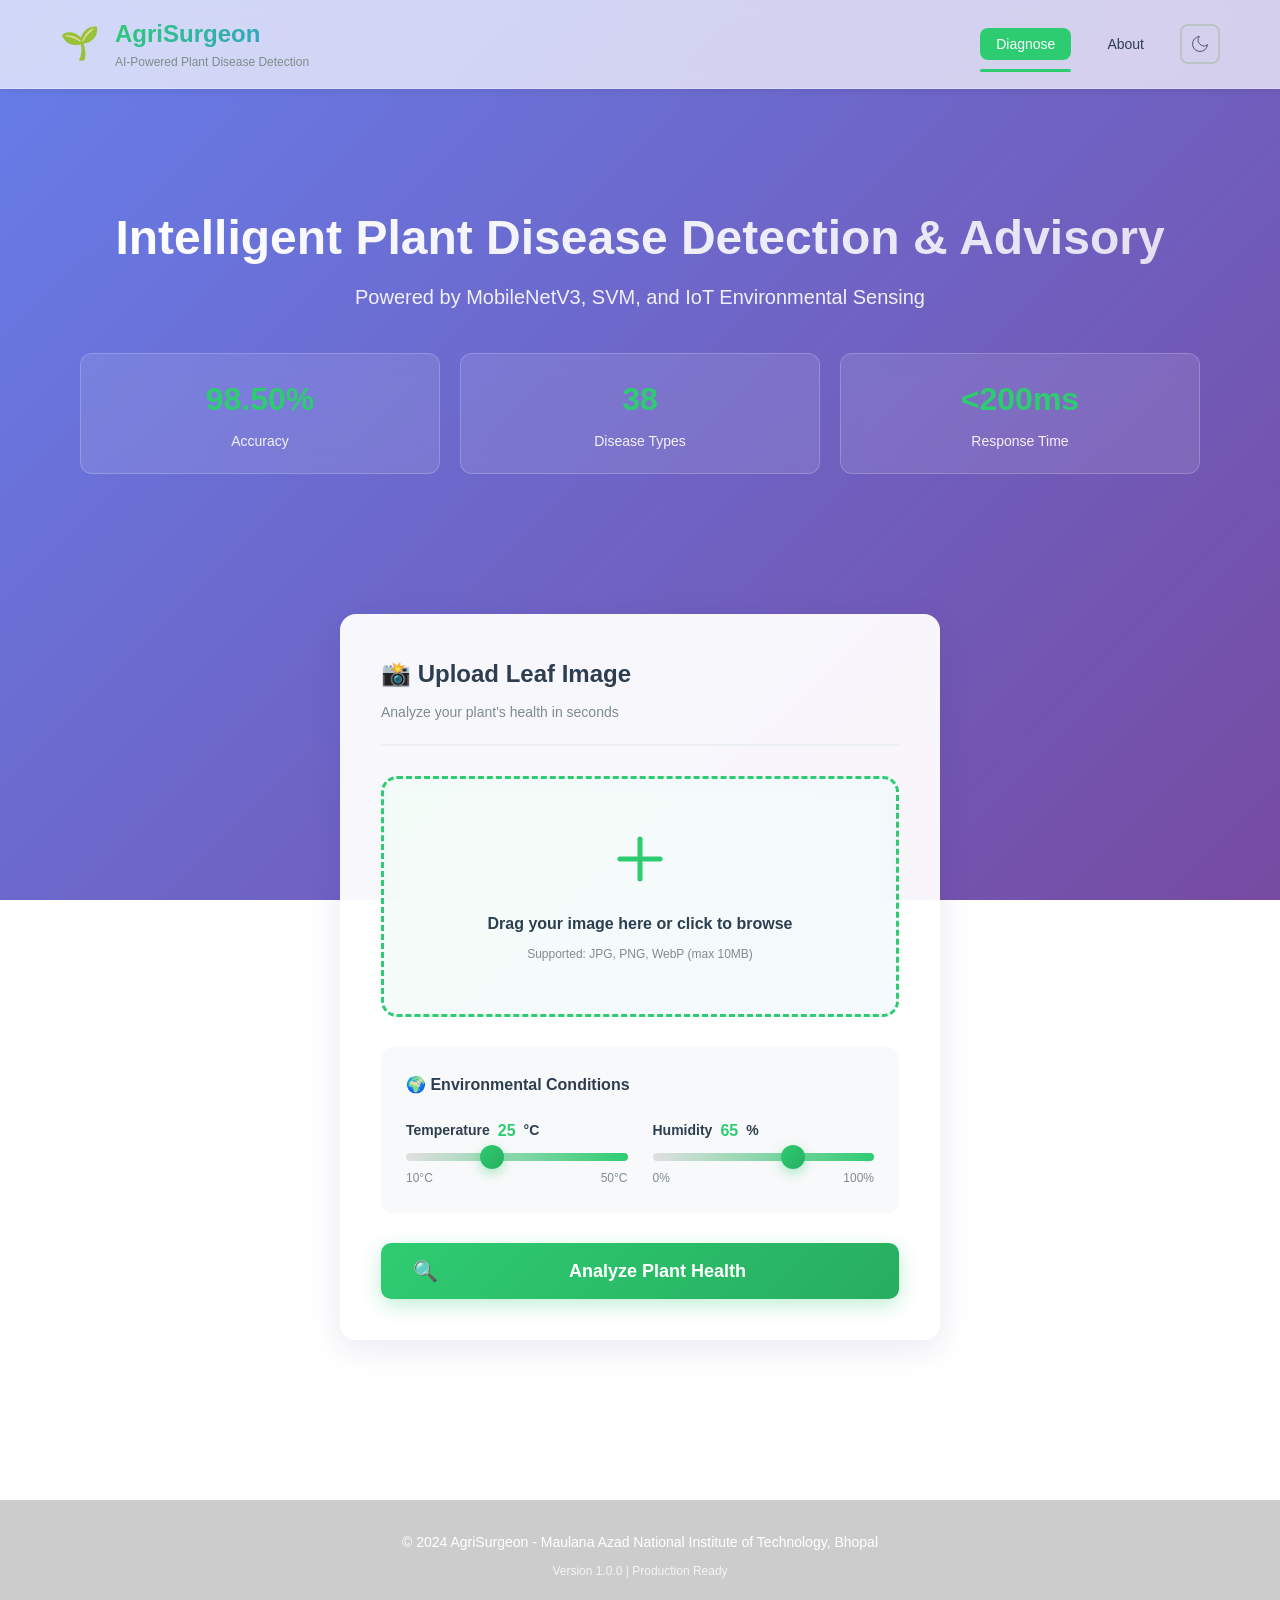
==== frontend/index.html @ e0f56896 "Create modern HTML index page" ====
<!DOCTYPE html>
<html lang="en">
<head>
    <meta charset="UTF-8">
    <meta name="viewport" content="width=device-width, initial-scale=1.0">
    <meta name="description" content="AgriSurgeon - AI-Powered Plant Disease Detection with IoT Integration">
    <meta name="theme-color" content="#2ecc71">
    <title>AgriSurgeon | Plant Disease Detection</title>
    <link rel="stylesheet" href="css/style.css">
    <link rel="stylesheet" href="css/glassmorphism.css">
</head>
<body>
    <!-- Navigation Bar -->
    <nav class="navbar">
        <div class="navbar-container">
            <div class="navbar-content">
                <div class="logo-section">
                    <span class="logo-icon">🌱</span>
                    <div class="logo-text">
                        <h1 class="logo">AgriSurgeon</h1>
                        <p class="tagline">AI-Powered Plant Disease Detection</p>
                    </div>
                </div>
                <div class="nav-links">
                    <button class="nav-btn active" data-section="upload">Diagnose</button>
                    <button class="nav-btn" data-section="about">About</button>
                    <button class="theme-toggle" id="themeToggle" title="Toggle dark mode">
                        <svg viewBox="0 0 24 24" fill="none" stroke="currentColor">
                            <path d="M21 12.79A9 9 0 1 1 11.21 3 7 7 0 0 0 21 12.79z"/>
                        </svg>
                    </button>
                </div>
            </div>
        </div>
    </nav>

    <!-- Main Container -->
    <main class="main-container">
        <!-- Hero Section -->
        <section class="hero-section">
            <div class="hero-content">
                <h2 class="hero-title">Intelligent Plant Disease Detection & Advisory</h2>
                <p class="hero-subtitle">Powered by MobileNetV3, SVM, and IoT Environmental Sensing</p>
                <div class="hero-stats">
                    <div class="stat">
                        <span class="stat-value">98.50%</span>
                        <span class="stat-label">Accuracy</span>
                    </div>
                    <div class="stat">
                        <span class="stat-value">38</span>
                        <span class="stat-label">Disease Types</span>
                    </div>
                    <div class="stat">
                        <span class="stat-value">&lt;200ms</span>
                        <span class="stat-label">Response Time</span>
                    </div>
                </div>
            </div>
        </section>

        <!-- Upload Section -->
        <section class="section upload-section" id="upload">
            <div class="section-container">
                <div class="glass-card upload-card">
                    <div class="card-header">
                        <h3 class="card-title">📸 Upload Leaf Image</h3>
                        <p class="card-subtitle">Analyze your plant's health in seconds</p>
                    </div>

                    <!-- Image Upload Area -->
                    <div class="image-upload-wrapper">
                        <div class="image-upload-area glass-effect" id="dropZone">
                            <div class="upload-content">
                                <svg class="upload-icon" viewBox="0 0 24 24" fill="none" stroke="currentColor">
                                    <path stroke-linecap="round" stroke-linejoin="round" stroke-width="2" d="M12 4v16m8-8H4"/>
                                </svg>
                                <p class="upload-text">Drag your image here or click to browse</p>
                                <p class="upload-hint">Supported: JPG, PNG, WebP (max 10MB)</p>
                            </div>
                            <input type="file" id="imageInput" accept="image/*" hidden aria-label="Upload plant image">
                        </div>
                        <div class="image-preview" id="imagePreview" style="display: none;">
                            <img id="previewImage" src="" alt="Preview">
                            <button class="clear-preview" id="clearPreview" type="button">✕</button>
                        </div>
                    </div>

                    <!-- Environmental Controls -->
                    <div class="environmental-section">
                        <div class="section-title">🌍 Environmental Conditions</div>
                        <div class="controls-grid">
                            <div class="control-group">
                                <label for="temperature" class="control-label">
                                    <span class="label-text">Temperature</span>
                                    <span class="label-value" id="tempValue">25</span>°C
                                </label>
                                <input 
                                    type="range" 
                                    id="temperature" 
                                    class="slider" 
                                    min="10" 
                                    max="50" 
                                    value="25" 
                                    step="0.5"
                                    aria-label="Temperature slider"
                                >
                                <div class="slider-labels">
                                    <span>10°C</span>
                                    <span>50°C</span>
                                </div>
                            </div>

                            <div class="control-group">
                                <label for="humidity" class="control-label">
                                    <span class="label-text">Humidity</span>
                                    <span class="label-value" id="humidityValue">65</span>%
                                </label>
                                <input 
                                    type="range" 
                                    id="humidity" 
                                    class="slider" 
                                    min="0" 
                                    max="100" 
                                    value="65" 
                                    step="1"
                                    aria-label="Humidity slider"
                                >
                                <div class="slider-labels">
                                    <span>0%</span>
                                    <span>100%</span>
                                </div>
                            </div>
                        </div>
                    </div>

                    <!-- Action Buttons -->
                    <div class="action-buttons">
                        <button id="predictBtn" class="btn btn-primary btn-lg" type="button">
                            <span class="btn-icon">🔍</span>
                            <span class="btn-text">Analyze Plant Health</span>
                            <span class="btn-loader spinner hidden" id="btnSpinner"></span>
                        </button>
                    </div>
                </div>
            </div>
        </section>

        <!-- Results Section -->
        <section class="section results-section" id="resultsSection" style="display: none;">
            <div class="section-container">
                <div class="glass-card results-card">
                    <div class="card-header">
                        <h3 class="card-title">📋 Diagnosis Results</h3>
                    </div>

                    <!-- Disease Information -->
                    <div class="results-grid">
                        <div class="result-item glass-effect">
                            <div class="result-icon">🦠</div>
                            <div class="result-content">
                                <p class="result-label">Identified Disease</p>
                                <p class="disease-name" id="diseaseName">-</p>
                                <div class="confidence-bar">
                                    <div class="confidence-fill" id="confidenceFill"></div>
                                </div>
                                <p class="confidence-text" id="confidenceText">Confidence: -</p>
                            </div>
                        </div>

                        <div class="result-item glass-effect">
                            <div class="result-icon">🌡️</div>
                            <div class="result-content">
                                <p class="result-label">Environmental Context</p>
                                <p class="condition-text" id="conditionInfo">-</p>
                                <p class="risk-level" id="riskLevel">Risk Level: -</p>
                            </div>
                        </div>
                    </div>

                    <!-- Advisory Section -->
                    <div class="advisory-section">
                        <div class="section-title">📚 Treatment & Prevention Advisory</div>
                        
                        <div class="advisory-grid">
                            <div class="advisory-box">
                                <div class="advisory-header">
                                    <h4 class="advisory-title">🔬 Disease Cause</h4>
                                    <span class="pathogen-type" id="pathogenType">-</span>
                                </div>
                                <p class="advisory-content" id="cause">-</p>
                            </div>

                            <div class="advisory-box">
                                <div class="advisory-header">
                                    <h4 class="advisory-title">💊 Treatment</h4>
                                    <span class="advisory-urgency" id="urgency">-</span>
                                </div>
                                <p class="advisory-content" id="cure">-</p>
                            </div>

                            <div class="advisory-box">
                                <div class="advisory-header">
                                    <h4 class="advisory-title">🛡️ Prevention</h4>
                                </div>
                                <p class="advisory-content" id="prevention">-</p>
                            </div>
                        </div>
                    </div>

                    <!-- Action Buttons -->
                    <div class="action-buttons result-actions">
                        <button id="clearBtn" class="btn btn-secondary" type="button">
                            <span class="btn-text">Analyze Another Image</span>
                        </button>
                        <button id="downloadBtn" class="btn btn-outline" type="button">
                            <span class="btn-text">Download Report</span>
                        </button>
                    </div>
                </div>
            </div>
        </section>

        <!-- About Section -->
        <section class="section about-section" id="about" style="display: none;">
            <div class="section-container">
                <div class="about-grid">
                    <div class="glass-card about-card">
                        <h3 class="card-title">🎯 About AgriSurgeon</h3>
                        <p class="about-text">
                            AgriSurgeon leverages cutting-edge artificial intelligence to revolutionize plant disease detection. 
                            Our hybrid multimodal approach combines deep learning visual analysis with real-time IoT environmental 
                            sensing to provide unprecedented accuracy in disease diagnosis and agricultural decision support.
                        </p>
                    </div>

                    <div class="glass-card about-card">
                        <h3 class="card-title">⚙️ Technology Stack</h3>
                        <div class="tech-list">
                            <div class="tech-item">
                                <span class="tech-badge">MobileNetV3</span>
                                <span class="tech-desc">Efficient visual feature extraction (5.4M parameters)</span>
                            </div>
                            <div class="tech-item">
                                <span class="tech-badge">Linear SVM</span>
                                <span class="tech-desc">Interpretable multimodal classification</span>
                            </div>
                            <div class="tech-item">
                                <span class="tech-badge">IoT Sensors</span>
                                <span class="tech-desc">Real-time environmental context integration</span>
                            </div>
                            <div class="tech-item">
                                <span class="tech-badge">FastAPI</span>
                                <span class="tech-desc">High-performance backend framework</span>
                            </div>
                        </div>
                    </div>

                    <div class="glass-card about-card">
                        <h3 class="card-title">📊 Disease Coverage</h3>
                        <p class="about-text">
                            38 disease categories spanning:
                        </p>
                        <ul class="disease-list">
                            <li>🍎 Apple (Scab, Rust, Healthy)</li>
                            <li>🍅 Tomato (Multiple pathogens)</li>
                            <li>🥔 Potato (Late Blight, Early Blight)</li>
                            <li>🍇 Grape (Black Rot, Leaf Blight)</li>
                            <li>+ 10 more plant species</li>
                        </ul>
                    </div>

                    <div class="glass-card about-card">
                        <h3 class="card-title">🔍 Performance Metrics</h3>
                        <div class="metrics-grid">
                            <div class="metric">
                                <span class="metric-value">98.50%</span>
                                <span class="metric-label">Accuracy</span>
                            </div>
                            <div class="metric">
                                <span class="metric-value">200ms</span>
                                <span class="metric-label">Latency</span>
                            </div>
                            <div class="metric">
                                <span class="metric-value">45MB</span>
                                <span class="metric-label">Model Size</span>
                            </div>
                            <div class="metric">
                                <span class="metric-value">5.4M</span>
                                <span class="metric-label">Parameters</span>
                            </div>
                        </div>
                    </div>
                </div>
            </div>
        </section>

        <!-- Error/Status Messages -->
        <div id="notification" class="notification" style="display: none;"></div>
    </main>

    <!-- Footer -->
    <footer class="footer">
        <div class="footer-content">
            <p class="footer-text">&copy; 2024 AgriSurgeon - Maulana Azad National Institute of Technology, Bhopal</p>
            <p class="footer-version">Version 1.0.0 | Production Ready</p>
        </div>
    </footer>

    <!-- Scripts -->
    <script src="js/api-client.js"></script>
    <script src="js/app.js"></script>
</body>
</html>
---- frontend/css/style.css ----
:root {
    --primary: #2ecc71;
    --primary-dark: #27ae60;
    --secondary: #3498db;
    --danger: #e74c3c;
    --warning: #f39c12;
    --success: #27ae60;
    --text-primary: #2c3e50;
    --text-secondary: #7f8c8d;
    --bg-light: #ecf0f1;
    --bg-lighter: #f8f9fa;
    --bg-dark: #34495e;
    --border: #bdc3c7;
    --card-bg: rgba(255, 255, 255, 0.95);
    --shadow: 0 8px 32px 0 rgba(31, 38, 135, 0.1);
    --shadow-sm: 0 2px 8px rgba(0, 0, 0, 0.08);
    --shadow-lg: 0 12px 48px rgba(0, 0, 0, 0.15);
}

[data-theme="dark"] {
    --text-primary: #ecf0f1;
    --text-secondary: #bdc3c7;
    --bg-light: #2c3e50;
    --bg-lighter: #34495e;
    --bg-dark: #1a252f;
    --border: #4a5f7f;
    --card-bg: rgba(52, 73, 94, 0.9);
}

/* Global Styles */
* {
    margin: 0;
    padding: 0;
    box-sizing: border-box;
}

html {
    scroll-behavior: smooth;
}

body {
    font-family: 'Segoe UI', 'Roboto', 'Helvetica', 'Arial', sans-serif;
    background: linear-gradient(135deg, #667eea 0%, #764ba2 100%);
    color: var(--text-primary);
    line-height: 1.6;
    background-attachment: fixed;
    min-height: 100vh;
}

[data-theme="dark"] body {
    background: linear-gradient(135deg, #1a1a2e 0%, #16213e 100%);
}

/* Scrollbar */
::-webkit-scrollbar {
    width: 10px;
}

::-webkit-scrollbar-track {
    background: var(--bg-lighter);
}

::-webkit-scrollbar-thumb {
    background: var(--primary);
    border-radius: 5px;
}

::-webkit-scrollbar-thumb:hover {
    background: var(--primary-dark);
}

/* Navigation Bar */
.navbar {
    backdrop-filter: blur(10px);
    background: rgba(255, 255, 255, 0.7);
    box-shadow: var(--shadow-sm);
    position: sticky;
    top: 0;
    z-index: 1000;
    border-bottom: 1px solid rgba(255, 255, 255, 0.2);
}

[data-theme="dark"] .navbar {
    background: rgba(26, 35, 48, 0.9);
}

.navbar-container {
    max-width: 1200px;
    margin: 0 auto;
    padding: 0 20px;
}

.navbar-content {
    display: flex;
    justify-content: space-between;
    align-items: center;
    padding: 15px 0;
}

.logo-section {
    display: flex;
    align-items: center;
    gap: 15px;
    cursor: pointer;
    transition: transform 0.3s ease;
}

.logo-section:hover {
    transform: translateY(-2px);
}

.logo-icon {
    font-size: 32px;
    animation: float 3s ease-in-out infinite;
}

@keyframes float {
    0%, 100% { transform: translateY(0px); }
    50% { transform: translateY(-10px); }
}

.logo-text {
    display: flex;
    flex-direction: column;
}

.logo {
    font-size: 24px;
    font-weight: 700;
    background: linear-gradient(135deg, var(--primary), var(--secondary));
    -webkit-background-clip: text;
    -webkit-text-fill-color: transparent;
    background-clip: text;
    margin: 0;
}

.tagline {
    font-size: 12px;
    color: var(--text-secondary);
    margin: 0;
}

.nav-links {
    display: flex;
    gap: 20px;
    align-items: center;
}

.nav-btn {
    background: transparent;
    border: none;
    color: var(--text-primary);
    cursor: pointer;
    font-size: 14px;
    font-weight: 500;
    padding: 8px 16px;
    border-radius: 8px;
    transition: all 0.3s ease;
    position: relative;
}

.nav-btn:hover,
.nav-btn.active {
    background: var(--primary);
    color: white;
}

.nav-btn.active::after {
    content: '';
    position: absolute;
    bottom: -12px;
    left: 0;
    right: 0;
    height: 3px;
    background: var(--primary);
    border-radius: 2px;
}

.theme-toggle {
    background: transparent;
    border: 2px solid var(--border);
    color: var(--text-primary);
    width: 40px;
    height: 40px;
    border-radius: 8px;
    cursor: pointer;
    display: flex;
    align-items: center;
    justify-content: center;
    transition: all 0.3s ease;
}

.theme-toggle:hover {
    border-color: var(--primary);
    color: var(--primary);
    transform: rotate(20deg);
}

.theme-toggle svg {
    width: 20px;
    height: 20px;
}

/* Main Container */
.main-container {
    max-width: 1200px;
    margin: 0 auto;
    padding: 40px 20px;
    min-height: calc(100vh - 80px);
}

/* Sections */
.section {
    margin-bottom: 60px;
    animation: slideUp 0.6s ease-out;
}

@keyframes slideUp {
    from {
        opacity: 0;
        transform: translateY(30px);
    }
    to {
        opacity: 1;
        transform: translateY(0);
    }
}

.section-container {
    max-width: 900px;
    margin: 0 auto;
}

.section-title {
    font-size: 16px;
    font-weight: 600;
    color: var(--text-primary);
    margin-bottom: 20px;
    display: flex;
    align-items: center;
    gap: 8px;
}

/* Hero Section */
.hero-section {
    text-align: center;
    padding: 80px 20px;
    margin-bottom: 60px;
}

.hero-content {
    animation: zoomIn 0.8s ease-out;
}

@keyframes zoomIn {
    from {
        opacity: 0;
        transform: scale(0.95);
    }
    to {
        opacity: 1;
        transform: scale(1);
    }
}

.hero-title {
    font-size: 48px;
    font-weight: 700;
    background: linear-gradient(135deg, #fff 0%, rgba(255, 255, 255, 0.8) 100%);
    -webkit-background-clip: text;
    -webkit-text-fill-color: transparent;
    background-clip: text;
    margin-bottom: 15px;
    line-height: 1.2;
}

.hero-subtitle {
    font-size: 20px;
    color: rgba(255, 255, 255, 0.9);
    margin-bottom: 40px;
}

.hero-stats {
    display: grid;
    grid-template-columns: repeat(auto-fit, minmax(150px, 1fr));
    gap: 20px;
    margin-top: 30px;
}

.stat {
    glass-card: var(--card-bg);
    padding: 20px;
    border-radius: 12px;
    backdrop-filter: blur(10px);
    background: rgba(255, 255, 255, 0.1);
    border: 1px solid rgba(255, 255, 255, 0.2);
    transition: all 0.3s ease;
}

.stat:hover {
    transform: translateY(-5px);
    background: rgba(255, 255, 255, 0.15);
}

.stat-value {
    display: block;
    font-size: 32px;
    font-weight: 700;
    color: var(--primary);
    margin-bottom: 5px;
}

.stat-label {
    display: block;
    font-size: 14px;
    color: rgba(255, 255, 255, 0.9);
    font-weight: 500;
}

/* Glass Card */
.glass-card {
    background: var(--card-bg);
    border-radius: 16px;
    padding: 40px;
    backdrop-filter: blur(10px);
    border: 1px solid rgba(255, 255, 255, 0.2);
    box-shadow: var(--shadow);
    transition: all 0.3s ease;
    margin-bottom: 20px;
}

.glass-card:hover {
    transform: translateY(-5px);
    box-shadow: var(--shadow-lg);
}

.glass-effect {
    background: rgba(255, 255, 255, 0.1);
    border: 1px solid rgba(255, 255, 255, 0.2);
    backdrop-filter: blur(10px);
}

[data-theme="dark"] .glass-card {
    background: rgba(52, 73, 94, 0.7);
}

.card-header {
    margin-bottom: 30px;
    padding-bottom: 20px;
    border-bottom: 2px solid var(--bg-light);
}

.card-title {
    font-size: 24px;
    font-weight: 700;
    color: var(--text-primary);
    margin: 0;
    display: flex;
    align-items: center;
    gap: 10px;
}

.card-subtitle {
    font-size: 14px;
    color: var(--text-secondary);
    margin: 8px 0 0 0;
}

/* Upload Section */
.upload-section {
    animation: slideUp 0.6s ease-out 0.2s both;
}

.upload-card {
    max-width: 600px;
    margin: 0 auto;
}

.image-upload-wrapper {
    margin-bottom: 30px;
}

.image-upload-area {
    border: 3px dashed var(--primary);
    border-radius: 16px;
    padding: 50px 20px;
    text-align: center;
    cursor: pointer;
    transition: all 0.3s ease;
    background: linear-gradient(135deg, rgba(46, 204, 113, 0.05), rgba(52, 152, 219, 0.05));
    position: relative;
    overflow: hidden;
}

.image-upload-area::before {
    content: '';
    position: absolute;
    top: 0;
    left: 0;
    right: 0;
    bottom: 0;
    background: radial-gradient(circle, rgba(46, 204, 113, 0.1), transparent);
    opacity: 0;
    transition: opacity 0.3s ease;
}

.image-upload-area:hover {
    border-color: var(--primary-dark);
    background: linear-gradient(135deg, rgba(46, 204, 113, 0.1), rgba(52, 152, 219, 0.1));
    transform: scale(1.02);
}

.image-upload-area:hover::before {
    opacity: 1;
}

.upload-content {
    position: relative;
    z-index: 1;
}

.upload-icon {
    width: 60px;
    height: 60px;
    stroke: var(--primary);
    margin-bottom: 15px;
    animation: bounce 2s ease-in-out infinite;
}

@keyframes bounce {
    0%, 100% { transform: translateY(0); }
    50% { transform: translateY(-10px); }
}

.upload-text {
    font-size: 16px;
    font-weight: 600;
    color: var(--text-primary);
    margin: 0;
}

.upload-hint {
    font-size: 12px;
    color: var(--text-secondary);
    margin-top: 8px;
}

.image-preview {
    position: relative;
    border-radius: 12px;
    overflow: hidden;
    background: var(--bg-light);
    border: 2px solid var(--primary);
    max-height: 300px;
    margin-bottom: 20px;
}

.image-preview img {
    width: 100%;
    height: 100%;
    object-fit: cover;
    display: block;
}

.clear-preview {
    position: absolute;
    top: 10px;
    right: 10px;
    width: 36px;
    height: 36px;
    border-radius: 50%;
    background: rgba(0, 0, 0, 0.5);
    color: white;
    border: none;
    cursor: pointer;
    font-size: 20px;
    display: flex;
    align-items: center;
    justify-content: center;
    transition: all 0.3s ease;
    z-index: 10;
}

.clear-preview:hover {
    background: rgba(0, 0, 0, 0.8);
    transform: scale(1.1);
}

/* Environmental Section */
.environmental-section {
    background: var(--bg-lighter);
    padding: 25px;
    border-radius: 12px;
    margin-bottom: 30px;
}

[data-theme="dark"] .environmental-section {
    background: rgba(255, 255, 255, 0.05);
}

.controls-grid {
    display: grid;
    grid-template-columns: 1fr 1fr;
    gap: 25px;
}

.control-group {
    display: flex;
    flex-direction: column;
}

.control-label {
    display: flex;
    align-items: center;
    gap: 8px;
    margin-bottom: 10px;
    font-weight: 600;
    color: var(--text-primary);
    font-size: 14px;
}

.label-text {
    display: flex;
    align-items: center;
    gap: 5px;
}

.label-value {
    font-weight: 700;
    color: var(--primary);
    font-size: 16px;
}

.slider {
    width: 100%;
    height: 8px;
    border-radius: 5px;
    background: linear-gradient(to right, #e0e0e0, var(--primary));
    outline: none;
    -webkit-appearance: none;
    appearance: none;
    cursor: pointer;
}

.slider::-webkit-slider-thumb {
    -webkit-appearance: none;
    appearance: none;
    width: 24px;
    height: 24px;
    border-radius: 50%;
    background: linear-gradient(135deg, var(--primary), var(--primary-dark));
    cursor: pointer;
    transition: all 0.3s ease;
    box-shadow: 0 4px 12px rgba(46, 204, 113, 0.4);
}

.slider::-webkit-slider-thumb:hover {
    transform: scale(1.2);
    box-shadow: 0 6px 20px rgba(46, 204, 113, 0.6);
}

.slider::-moz-range-thumb {
    width: 24px;
    height: 24px;
    border-radius: 50%;
    background: linear-gradient(135deg, var(--primary), var(--primary-dark));
    cursor: pointer;
    border: none;
    transition: all 0.3s ease;
    box-shadow: 0 4px 12px rgba(46, 204, 113, 0.4);
}

.slider::-moz-range-thumb:hover {
    transform: scale(1.2);
    box-shadow: 0 6px 20px rgba(46, 204, 113, 0.6);
}

.slider-labels {
    display: flex;
    justify-content: space-between;
    font-size: 12px;
    color: var(--text-secondary);
    margin-top: 8px;
}

/* Buttons */
.action-buttons {
    display: grid;
    grid-template-columns: 1fr;
    gap: 15px;
    margin-top: 30px;
}

.btn {
    padding: 14px 28px;
    border: none;
    border-radius: 10px;
    font-size: 16px;
    font-weight: 600;
    cursor: pointer;
    transition: all 0.3s ease;
    display: flex;
    align-items: center;
    justify-content: center;
    gap: 10px;
    text-decoration: none;
    min-height: 50px;
}

.btn-primary {
    background: linear-gradient(135deg, var(--primary), var(--primary-dark));
    color: white;
    box-shadow: 0 6px 20px rgba(46, 204, 113, 0.3);
}

.btn-primary:hover {
    transform: translateY(-3px);
    box-shadow: 0 10px 30px rgba(46, 204, 113, 0.5);
}

.btn-primary:active {
    transform: translateY(-1px);
}

.btn-secondary {
    background: var(--bg-light);
    color: var(--text-primary);
    border: 2px solid var(--border);
}

.btn-secondary:hover {
    background: var(--primary);
    color: white;
    border-color: var(--primary);
    transform: translateY(-2px);
}

.btn-outline {
    background: transparent;
    color: var(--primary);
    border: 2px solid var(--primary);
}

.btn-outline:hover {
    background: var(--primary);
    color: white;
    transform: translateY(-2px);
}

.btn-lg {
    min-height: 56px;
    font-size: 18px;
    padding: 16px 32px;
}

.btn-icon {
    font-size: 20px;
}

.btn-text {
    flex: 1;
}

.btn-loader {
    width: 16px;
    height: 16px;
}

.btn:disabled {
    opacity: 0.6;
    cursor: not-allowed;
}

.result-actions {
    grid-template-columns: 1fr 1fr;
    margin-top: 25px;
    padding-top: 25px;
    border-top: 2px solid var(--bg-light);
}

/* Spinner */
.spinner {
    display: inline-block;
    width: 16px;
    height: 16px;
    border: 3px solid rgba(255, 255, 255, 0.3);
    border-radius: 50%;
    border-top-color: white;
    animation: spin 0.8s linear infinite;
}

@keyframes spin {
    to { transform: rotate(360deg); }
}

.spinner.hidden {
    display: none;
}

/* Results Section */
.results-section {
    animation: slideUp 0.6s ease-out 0.2s both;
}

.results-card {
    max-width: 900px;
    margin: 0 auto;
}

.results-grid {
    display: grid;
    grid-template-columns: repeat(auto-fit, minmax(200px, 1fr));
    gap: 20px;
    margin-bottom: 30px;
}

.result-item {
    padding: 25px;
    border-radius: 12px;
    display: flex;
    align-items: flex-start;
    gap: 15px;
    transition: all 0.3s ease;
}

.result-item:hover {
    transform: translateY(-3px);
}

.result-icon {
    font-size: 36px;
    flex-shrink: 0;
}

.result-content {
    flex: 1;
}

.result-label {
    font-size: 12px;
    color: var(--text-secondary);
    margin: 0;
    font-weight: 600;
    text-transform: uppercase;
    letter-spacing: 0.5px;
}

.disease-name {
    font-size: 24px;
    font-weight: 700;
    color: var(--primary);
    margin: 8px 0;
}

.confidence-bar {
    width: 100%;
    height: 6px;
    background: var(--bg-light);
    border-radius: 3px;
    overflow: hidden;
    margin: 10px 0;
}

.confidence-fill {
    height: 100%;
    background: linear-gradient(90deg, var(--primary), var(--primary-dark));
    border-radius: 3px;
    transition: width 0.8s ease-out;
}

.confidence-text {
    font-size: 13px;
    color: var(--text-secondary);
    margin: 0;
}

.condition-text {
    font-size: 14px;
    color: var(--text-primary);
    margin: 8px 0;
    font-weight: 500;
}

.risk-level {
    font-size: 12px;
    font-weight: 600;
    margin: 8px 0 0 0;
    padding: 6px 12px;
    border-radius: 20px;
    display: inline-block;
}

.risk-level.high {
    background: rgba(231, 76, 60, 0.1);
    color: #e74c3c;
}

.risk-level.medium {
    background: rgba(243, 156, 18, 0.1);
    color: #f39c12;
}

.risk-level.low {
    background: rgba(46, 204, 113, 0.1);
    color: #27ae60;
}

/* Advisory Section */
.advisory-section {
    margin-bottom: 30px;
}

.advisory-grid {
    display: grid;
    grid-template-columns: repeat(auto-fit, minmax(250px, 1fr));
    gap: 20px;
}

.advisory-box {
    background: var(--bg-lighter);
    padding: 25px;
    border-radius: 12px;
    border-left: 4px solid var(--primary);
    transition: all 0.3s ease;
}

[data-theme="dark"] .advisory-box {
    background: rgba(255, 255, 255, 0.05);
}

.advisory-box:hover {
    transform: translateX(5px);
    box-shadow: var(--shadow-sm);
}

.advisory-header {
    display: flex;
    align-items: center;
    justify-content: space-between;
    margin-bottom: 12px;
}

.advisory-title {
    font-size: 16px;
    font-weight: 700;
    color: var(--text-primary);
    margin: 0;
}

.pathogen-type,
.advisory-urgency {
    font-size: 11px;
    font-weight: 600;
    text-transform: uppercase;
    letter-spacing: 0.5px;
    padding: 4px 10px;
    border-radius: 12px;
    background: var(--primary);
    color: white;
}

.advisory-content {
    font-size: 14px;
    color: var(--text-primary);
    line-height: 1.6;
    margin: 0;
}

/* About Section */
.about-grid {
    display: grid;
    grid-template-columns: repeat(auto-fit, minmax(300px, 1fr));
    gap: 25px;
}

.about-card {
    animation: slideUp 0.6s ease-out both;
}

.about-card:nth-child(2) {
    animation-delay: 0.1s;
}

.about-card:nth-child(3) {
    animation-delay: 0.2s;
}

.about-card:nth-child(4) {
    animation-delay: 0.3s;
}

.about-text {
    color: var(--text-primary);
    line-height: 1.8;
    margin: 0;
}

.tech-list {
    display: flex;
    flex-direction: column;
    gap: 15px;
}

.tech-item {
    display: flex;
    align-items: flex-start;
    gap: 12px;
}

.tech-badge {
    background: linear-gradient(135deg, var(--primary), var(--primary-dark));
    color: white;
    padding: 6px 12px;
    border-radius: 20px;
    font-size: 12px;
    font-weight: 600;
    white-space: nowrap;
    flex-shrink: 0;
}

.tech-desc {
    font-size: 14px;
    color: var(--text-secondary);
    line-height: 1.6;
}

.disease-list {
    list-style: none;
    padding: 0;
    margin: 15px 0 0 0;
}

.disease-list li {
    font-size: 14px;
    color: var(--text-primary);
    padding: 8px 0;
    display: flex;
    align-items: center;
    gap: 10px;
}

.disease-list li::before {
    content: '✓';
    color: var(--primary);
    font-weight: bold;
    font-size: 16px;
}

.metrics-grid {
    display: grid;
    grid-template-columns: repeat(2, 1fr);
    gap: 15px;
    margin-top: 15px;
}

.metric {
    display: flex;
    flex-direction: column;
    align-items: center;
    padding: 15px;
    background: linear-gradient(135deg, rgba(46, 204, 113, 0.1), rgba(52, 152, 219, 0.1));
    border-radius: 10px;
    border: 1px solid rgba(46, 204, 113, 0.2);
}

.metric-value {
    font-size: 22px;
    font-weight: 700;
    color: var(--primary);
}

.metric-label {
    font-size: 12px;
    color: var(--text-secondary);
    margin-top: 5px;
}

/* Notification */
.notification {
    position: fixed;
    top: 100px;
    right: 20px;
    padding: 16px 24px;
    border-radius: 10px;
    background: white;
    box-shadow: var(--shadow-lg);
    z-index: 9999;
    max-width: 400px;
    animation: slideInRight 0.3s ease-out;
}

@keyframes slideInRight {
    from {
        opacity: 0;
        transform: translateX(400px);
    }
    to {
        opacity: 1;
        transform: translateX(0);
    }
}

.notification.error {
    background: #fee;
    color: #c33;
    border-left: 4px solid #e74c3c;
}

.notification.success {
    background: #efe;
    color: #3c3;
    border-left: 4px solid #27ae60;
}

.notification.info {
    background: #eef;
    color: #33c;
    border-left: 4px solid #3498db;
}

/* Footer */
.footer {
    background: rgba(0, 0, 0, 0.2);
    backdrop-filter: blur(10px);
    color: white;
    text-align: center;
    padding: 30px 20px;
    border-top: 1px solid rgba(255, 255, 255, 0.1);
    margin-top: 60px;
}

.footer-content {
    max-width: 1200px;
    margin: 0 auto;
}

.footer-text {
    margin: 0;
    font-size: 14px;
}

.footer-version {
    margin: 8px 0 0 0;
    font-size: 12px;
    opacity: 0.8;
}

/* Responsive Design */
@media (max-width: 768px) {
    .navbar-content {
        flex-wrap: wrap;
    }

    .nav-links {
        width: 100%;
        justify-content: center;
        margin-top: 10px;
    }

    .hero-title {
        font-size: 32px;
    }

    .hero-stats {
        grid-template-columns: 1fr;
    }

    .glass-card {
        padding: 25px;
    }

    .controls-grid {
        grid-template-columns: 1fr;
    }

    .result-actions {
        grid-template-columns: 1fr;
    }

    .advisory-grid {
        grid-template-columns: 1fr;
    }

    .metrics-grid {
        grid-template-columns: 1fr;
    }

    .about-grid {
        grid-template-columns: 1fr;
    }

    .upload-icon {
        width: 40px;
        height: 40px;
    }

    .btn {
        min-height: 48px;
        font-size: 15px;
    }

    .notification {
        right: 10px;
        left: 10px;
        max-width: none;
    }
}

@media (max-width: 480px) {
    .main-container {
        padding: 20px 15px;
    }

    .glass-card {
        padding: 20px;
        border-radius: 12px;
    }

    .card-header {
        margin-bottom: 20px;
    }

    .card-title {
        font-size: 18px;
    }

    .hero-section {
        padding: 40px 20px;
    }

    .hero-title {
        font-size: 24px;
    }

    .hero-subtitle {
        font-size: 16px;
    }

    .image-upload-area {
        padding: 30px 15px;
    }

    .upload-icon {
        width: 40px;
        height: 40px;
    }

    .upload-text {
        font-size: 14px;
    }

    .btn {
        min-height: 44px;
        font-size: 14px;
        padding: 12px 20px;
    }

    .results-grid {
        grid-template-columns: 1fr;
    }
}

/* Print Styles */
@media print {
    .navbar,
    .theme-toggle,
    .action-buttons,
    .footer {
        display: none;
    }

    .glass-card {
        box-shadow: none;
        border: 1px solid #ccc;
        page-break-inside: avoid;
    }

    body {
        background: white;
    }
}
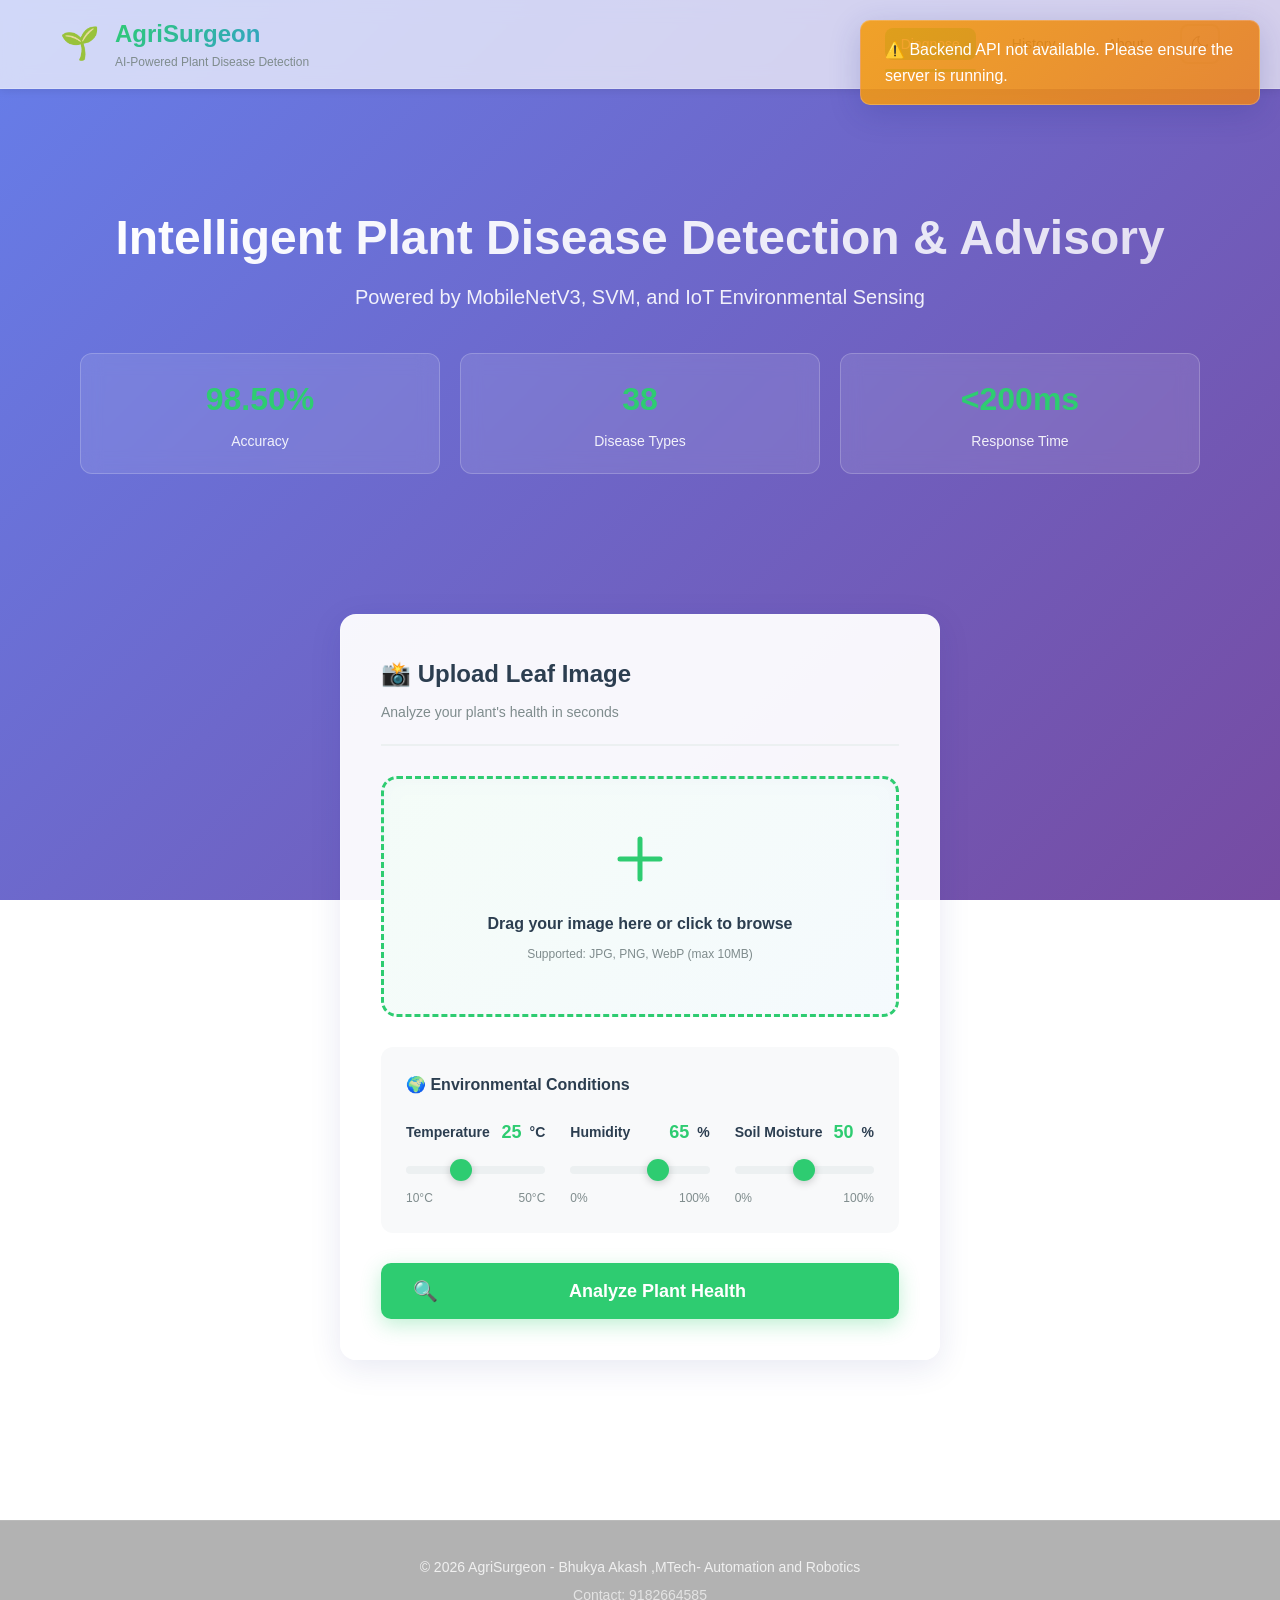
==== commit faedad37: "Implement history section for previous diagnoses Added a history section with controls and loading s" ====
--- a/frontend/index.html
+++ b/frontend/index.html
@@ -23,6 +23,7 @@
                 </div>
                 <div class="nav-links">
                     <button class="nav-btn active" data-section="upload">Diagnose</button>
+                    <button class="nav-btn" data-section="history">History</button>
                     <button class="nav-btn" data-section="about">About</button>
                     <button class="theme-toggle" id="themeToggle" title="Toggle dark mode">
                         <svg viewBox="0 0 24 24" fill="none" stroke="currentColor">
@@ -130,6 +131,29 @@
                                     <span>100%</span>
                                 </div>
                             </div>
+
+                            <div class="control-group">
+                                <label for="soilMoisture" class="control-label">
+                                    <span class="label-text">Soil Moisture</span>
+                                    <span class="label-value" id="soilValue">50</span>%
+                                </label>
+
+                                <input 
+                                    type="range" 
+                                    id="soilMoisture" 
+                                    class="slider" 
+                                    min="0" 
+                                    max="100" 
+                                    value="50" 
+                                    step="1"
+                                    aria-label="Soil moisture slider"
+                                >
+
+                                <div class="slider-labels">
+                                    <span>0%</span>
+                                    <span>100%</span>
+                                </div>
+                            </div>
                         </div>
                     </div>
 
@@ -173,6 +197,7 @@
                                 <p class="result-label">Environmental Context</p>
                                 <p class="condition-text" id="conditionInfo">-</p>
                                 <p class="risk-level" id="riskLevel">Risk Level: -</p>
+                                <p class="env-factor" id="envFactor">Environmental Influence: -</p>
                             </div>
                         </div>
                     </div>
@@ -215,6 +240,30 @@
                         <button id="downloadBtn" class="btn btn-outline" type="button">
                             <span class="btn-text">Download Report</span>
                         </button>
+                    </div>
+                </div>
+            </div>
+        </section>
+
+        <!-- History Section -->
+        <section class="section history-section" id="history" style="display: none;">
+            <div class="section-container">
+                <div class="glass-card history-card">
+                    <div class="card-header">
+                        <h3 class="card-title">📊 Prediction History</h3>
+                        <p class="card-subtitle">View all your previous plant disease diagnoses</p>
+                    </div>
+
+                    <!-- History Controls -->
+                    <div class="history-controls">
+                        <button id="clearHistoryBtn" class="btn btn-outline btn-sm" type="button">
+                            <span class="btn-text">Clear History</span>
+                        </button>
+                    </div>
+
+                    <!-- History Container -->
+                    <div id="historyContainer" class="history-container">
+                        <p class="empty-state">Loading history...</p>
                     </div>
                 </div>
             </div>
@@ -301,8 +350,8 @@
     <!-- Footer -->
     <footer class="footer">
         <div class="footer-content">
-            <p class="footer-text">&copy; 2024 AgriSurgeon - Maulana Azad National Institute of Technology, Bhopal</p>
-            <p class="footer-version">Version 1.0.0 | Production Ready</p>
+            <p class="footer-text">&copy; 2026 AgriSurgeon - Bhukya Akash ,MTech- Automation and Robotics</p>
+            <p class="footer-version">Contact: 9182664585</p>
         </div>
     </footer>
 
--- a/frontend/css/glassmorphism.css
+++ b/frontend/css/glassmorphism.css
@@ -0,0 +1,660 @@
+/**
+ * Glassmorphism Effects for AgriSurgeon
+ * Modern glass-like UI elements with blur effects
+ */
+
+/* Notification Styles */
+.notification {
+    position: fixed;
+    top: 20px;
+    right: 20px;
+    padding: 16px 24px;
+    border-radius: 10px;
+    font-family: 'Segoe UI', 'Roboto', 'Helvetica', 'Arial', sans-serif;
+    box-shadow: 0 8px 32px 0 rgba(31, 38, 135, 0.2);
+    z-index: 2000;
+    max-width: 400px;
+    animation: slideInRight 0.3s ease-out;
+}
+
+.notification.info {
+    background: linear-gradient(135deg, rgba(52, 152, 219, 0.9), rgba(41, 128, 185, 0.9));
+    color: white;
+    border: 1px solid rgba(255, 255, 255, 0.2);
+}
+
+.notification.success {
+    background: linear-gradient(135deg, rgba(46, 204, 113, 0.9), rgba(39, 174, 96, 0.9));
+    color: white;
+    border: 1px solid rgba(255, 255, 255, 0.2);
+}
+
+.notification.error {
+    background: linear-gradient(135deg, rgba(231, 76, 60, 0.9), rgba(192, 57, 43, 0.9));
+    color: white;
+    border: 1px solid rgba(255, 255, 255, 0.2);
+}
+
+.notification.warning {
+    background: linear-gradient(135deg, rgba(243, 156, 18, 0.9), rgba(230, 126, 34, 0.9));
+    color: white;
+    border: 1px solid rgba(255, 255, 255, 0.2);
+}
+
+/* Smooth Animations */
+@keyframes slideInRight {
+    from {
+        opacity: 0;
+        transform: translateX(400px);
+    }
+    to {
+        opacity: 1;
+        transform: translateX(0);
+    }
+}
+
+/* Hidden Class */
+.hidden {
+    display: none !important;
+}
+
+/* Spinner/Loader */
+.spinner {
+    border: 3px solid rgba(255, 255, 255, 0.3);
+    border-top: 3px solid white;
+    border-radius: 50%;
+    width: 20px;
+    height: 20px;
+    animation: spin 1s linear infinite;
+    display: inline-block;
+    margin-left: 10px;
+}
+
+@keyframes spin {
+    0% { transform: rotate(0deg); }
+    100% { transform: rotate(360deg); }
+}
+
+/* Controls Grid */
+.controls-grid {
+    display: grid;
+    grid-template-columns: 1fr 1fr 1fr;
+    gap: 25px;
+}
+
+.control-group {
+    display: flex;
+    flex-direction: column;
+    gap: 10px;
+}
+
+.control-label {
+    font-size: 14px;
+    font-weight: 600;
+    color: var(--text-primary);
+    display: flex;
+    justify-content: space-between;
+    align-items: center;
+}
+
+.label-text {
+    flex: 1;
+}
+
+.label-value {
+    color: var(--primary);
+    font-weight: 700;
+    font-size: 18px;
+}
+
+.slider {
+    width: 100%;
+    height: 8px;
+    border-radius: 5px;
+    background: var(--bg-light);
+    outline: none;
+    -webkit-appearance: none;
+    appearance: none;
+}
+
+.slider::-webkit-slider-thumb {
+    -webkit-appearance: none;
+    appearance: none;
+    width: 22px;
+    height: 22px;
+    border-radius: 50%;
+    background: var(--primary);
+    cursor: pointer;
+    box-shadow: 0 2px 8px rgba(0, 0, 0, 0.2);
+    transition: all 0.2s ease;
+}
+
+.slider::-webkit-slider-thumb:hover {
+    transform: scale(1.2);
+    box-shadow: 0 4px 12px rgba(46, 204, 113, 0.4);
+}
+
+.slider::-moz-range-thumb {
+    width: 22px;
+    height: 22px;
+    border-radius: 50%;
+    background: var(--primary);
+    cursor: pointer;
+    border: none;
+    box-shadow: 0 2px 8px rgba(0, 0, 0, 0.2);
+    transition: all 0.2s ease;
+}
+
+.slider::-moz-range-thumb:hover {
+    transform: scale(1.2);
+    box-shadow: 0 4px 12px rgba(46, 204, 113, 0.4);
+}
+
+.slider-labels {
+    display: flex;
+    justify-content: space-between;
+    font-size: 12px;
+    color: var(--text-secondary);
+    margin-top: 5px;
+}
+
+/* Action Buttons */
+.action-buttons {
+    display: grid;
+    grid-template-columns: 1fr;
+    gap: 15px;
+    margin-top: 30px;
+}
+
+.result-actions {
+    grid-template-columns: 1fr 1fr;
+}
+
+.btn {
+    padding: 12px 24px;
+    border: none;
+    border-radius: 10px;
+    font-size: 16px;
+    font-weight: 600;
+    cursor: pointer;
+    transition: all 0.3s ease;
+    display: flex;
+    align-items: center;
+    justify-content: center;
+    gap: 10px;
+}
+
+.btn-sm {
+    padding: 10px 16px;
+    font-size: 14px;
+}
+
+.btn-primary {
+    background: var(--primary);
+    color: white;
+}
+
+.btn-primary:hover {
+    background: var(--primary-dark);
+    transform: translateY(-2px);
+    box-shadow: 0 8px 20px rgba(46, 204, 113, 0.3);
+}
+
+.btn-primary:disabled {
+    opacity: 0.6;
+    cursor: not-allowed;
+    transform: none;
+}
+
+.btn-secondary {
+    background: var(--secondary);
+    color: white;
+}
+
+.btn-secondary:hover {
+    background: #2980b9;
+    transform: translateY(-2px);
+}
+
+.btn-outline {
+    background: transparent;
+    color: var(--primary);
+    border: 2px solid var(--primary);
+}
+
+.btn-outline:hover {
+    background: var(--primary);
+    color: white;
+    transform: translateY(-2px);
+}
+
+.btn-lg {
+    padding: 16px 32px;
+    font-size: 18px;
+}
+
+.btn-icon {
+    font-size: 20px;
+}
+
+.btn-text {
+    flex: 1;
+}
+
+.btn-loader {
+    width: 16px;
+    height: 16px;
+}
+
+/* Results Grid */
+.results-grid {
+    display: grid;
+    grid-template-columns: 1fr 1fr;
+    gap: 20px;
+    margin-bottom: 30px;
+}
+
+.result-item {
+    padding: 20px;
+    border-radius: 12px;
+    display: flex;
+    gap: 15px;
+}
+
+.result-icon {
+    font-size: 40px;
+    flex-shrink: 0;
+}
+
+.result-content {
+    flex: 1;
+}
+
+.result-label {
+    font-size: 12px;
+    color: var(--text-secondary);
+    text-transform: uppercase;
+    margin-bottom: 8px;
+}
+
+.disease-name {
+    font-size: 20px;
+    font-weight: 700;
+    color: var(--text-primary);
+    margin-bottom: 10px;
+}
+
+.confidence-bar {
+    width: 100%;
+    height: 8px;
+    background: var(--bg-light);
+    border-radius: 4px;
+    overflow: hidden;
+    margin-bottom: 8px;
+}
+
+.confidence-fill {
+    height: 100%;
+    background: linear-gradient(90deg, var(--primary), var(--secondary));
+    border-radius: 4px;
+    transition: width 0.6s cubic-bezier(0.4, 0.0, 0.2, 1);
+}
+
+.confidence-text,
+.condition-text,
+.risk-level,
+.env-factor {
+    font-size: 14px;
+    color: var(--text-secondary);
+}
+
+.risk-level {
+    font-weight: 600;
+    margin-top: 8px;
+}
+
+.risk-level.high {
+    color: #e74c3c;
+}
+
+.risk-level.medium {
+    color: #f39c12;
+}
+
+.risk-level.low {
+    color: #27ae60;
+}
+
+.env-factor {
+    margin-top: 8px;
+    font-weight: 500;
+}
+
+/* Advisory Grid */
+.advisory-section {
+    margin-top: 40px;
+    padding-top: 30px;
+    border-top: 2px solid var(--bg-light);
+}
+
+.advisory-grid {
+    display: grid;
+    grid-template-columns: 1fr 1fr 1fr;
+    gap: 20px;
+}
+
+.advisory-box {
+    background: rgba(255, 255, 255, 0.05);
+    border: 1px solid rgba(255, 255, 255, 0.1);
+    border-radius: 12px;
+    padding: 20px;
+    backdrop-filter: blur(10px);
+}
+
+.advisory-header {
+    display: flex;
+    justify-content: space-between;
+    align-items: center;
+    margin-bottom: 15px;
+    padding-bottom: 10px;
+    border-bottom: 2px solid var(--primary);
+}
+
+.advisory-title {
+    font-size: 16px;
+    font-weight: 700;
+    color: var(--text-primary);
+    margin: 0;
+}
+
+.pathogen-type,
+.advisory-urgency {
+    background: var(--primary);
+    color: white;
+    padding: 4px 12px;
+    border-radius: 20px;
+    font-size: 12px;
+    font-weight: 600;
+}
+
+.advisory-content {
+    font-size: 14px;
+    color: var(--text-secondary);
+    line-height: 1.6;
+}
+
+/* History Section */
+.history-controls {
+    display: flex;
+    justify-content: flex-end;
+    margin-bottom: 30px;
+    gap: 15px;
+}
+
+.history-container {
+    min-height: 400px;
+}
+
+.empty-state {
+    text-align: center;
+    padding: 60px 20px;
+    color: var(--text-secondary);
+    font-size: 16px;
+}
+
+.empty-state.error {
+    color: #e74c3c;
+}
+
+.history-grid {
+    display: grid;
+    grid-template-columns: repeat(auto-fill, minmax(300px, 1fr));
+    gap: 20px;
+}
+
+.history-card {
+    padding: 20px !important;
+}
+
+.history-grid .glass-effect {
+    background: rgba(255, 255, 255, 0.08);
+    border: 1px solid rgba(255, 255, 255, 0.15);
+    border-radius: 12px;
+    padding: 20px;
+    transition: all 0.3s ease;
+}
+
+.history-grid .glass-effect:hover {
+    transform: translateY(-5px);
+    background: rgba(255, 255, 255, 0.12);
+}
+
+.history-number {
+    display: inline-block;
+    background: var(--primary);
+    color: white;
+    padding: 4px 12px;
+    border-radius: 20px;
+    font-size: 12px;
+    font-weight: 600;
+    margin-bottom: 12px;
+}
+
+.history-disease {
+    font-size: 18px;
+    font-weight: 700;
+    color: var(--text-primary);
+    margin-bottom: 12px;
+}
+
+.history-details {
+    font-size: 13px;
+    color: var(--text-secondary);
+}
+
+.history-details p {
+    margin: 6px 0;
+    display: flex;
+    justify-content: space-between;
+}
+
+.risk-badge {
+    display: inline-block;
+    padding: 2px 8px;
+    border-radius: 12px;
+    font-size: 12px;
+    font-weight: 600;
+}
+
+.risk-badge.high {
+    background: rgba(231, 76, 60, 0.2);
+    color: #e74c3c;
+}
+
+.risk-badge.medium {
+    background: rgba(243, 156, 18, 0.2);
+    color: #f39c12;
+}
+
+.risk-badge.low {
+    background: rgba(46, 204, 113, 0.2);
+    color: #27ae60;
+}
+
+.risk-badge.none {
+    background: rgba(52, 152, 219, 0.2);
+    color: #3498db;
+}
+
+/* About Grid */
+.about-grid {
+    display: grid;
+    grid-template-columns: 1fr 1fr;
+    gap: 20px;
+}
+
+.about-card {
+    animation: slideUp 0.6s ease-out;
+}
+
+.about-text {
+    font-size: 15px;
+    line-height: 1.8;
+    color: var(--text-secondary);
+    margin-bottom: 15px;
+}
+
+.tech-list {
+    display: flex;
+    flex-direction: column;
+    gap: 12px;
+}
+
+.tech-item {
+    display: flex;
+    align-items: center;
+    gap: 12px;
+}
+
+.tech-badge {
+    background: var(--primary);
+    color: white;
+    padding: 4px 12px;
+    border-radius: 20px;
+    font-size: 12px;
+    font-weight: 600;
+    white-space: nowrap;
+}
+
+.tech-desc {
+    font-size: 14px;
+    color: var(--text-secondary);
+}
+
+.disease-list {
+    list-style: none;
+    padding: 0;
+    margin: 10px 0;
+}
+
+.disease-list li {
+    padding: 6px 0;
+    color: var(--text-secondary);
+    font-size: 14px;
+}
+
+.metrics-grid {
+    display: grid;
+    grid-template-columns: 1fr 1fr;
+    gap: 15px;
+    margin-top: 15px;
+}
+
+.metric {
+    text-align: center;
+    padding: 15px;
+    background: rgba(46, 204, 113, 0.1);
+    border-radius: 10px;
+}
+
+.metric-value {
+    display: block;
+    font-size: 24px;
+    font-weight: 700;
+    color: var(--primary);
+    margin-bottom: 5px;
+}
+
+.metric-label {
+    display: block;
+    font-size: 12px;
+    color: var(--text-secondary);
+    font-weight: 600;
+}
+
+/* Footer */
+.footer {
+    background: rgba(0, 0, 0, 0.3);
+    padding: 30px 20px;
+    text-align: center;
+    margin-top: 60px;
+    backdrop-filter: blur(10px);
+}
+
+.footer-content {
+    max-width: 1200px;
+    margin: 0 auto;
+}
+
+.footer-text,
+.footer-version {
+    font-size: 14px;
+    color: rgba(255, 255, 255, 0.8);
+    margin: 5px 0;
+}
+
+/* Responsive Design */
+@media (max-width: 768px) {
+    .controls-grid {
+        grid-template-columns: 1fr;
+    }
+    
+    .results-grid {
+        grid-template-columns: 1fr;
+    }
+    
+    .advisory-grid {
+        grid-template-columns: 1fr;
+    }
+    
+    .result-actions {
+        grid-template-columns: 1fr;
+    }
+    
+    .about-grid {
+        grid-template-columns: 1fr;
+    }
+    
+    .metrics-grid {
+        grid-template-columns: 1fr;
+    }
+    
+    .history-grid {
+        grid-template-columns: 1fr;
+    }
+    
+    .hero-title {
+        font-size: 32px !important;
+    }
+    
+    .glass-card {
+        padding: 25px !important;
+    }
+    
+    .notification {
+        right: 10px;
+        left: 10px;
+        max-width: none;
+    }
+}
+
+/* Print Styles */
+@media print {
+    .navbar,
+    .action-buttons,
+    .footer,
+    .theme-toggle {
+        display: none !important;
+    }
+    
+    .main-container {
+        max-width: 100%;
+        padding: 0;
+    }
+    
+    .glass-card {
+        box-shadow: none;
+        border: 1px solid #ccc;
+        page-break-inside: avoid;
+    }
+}
